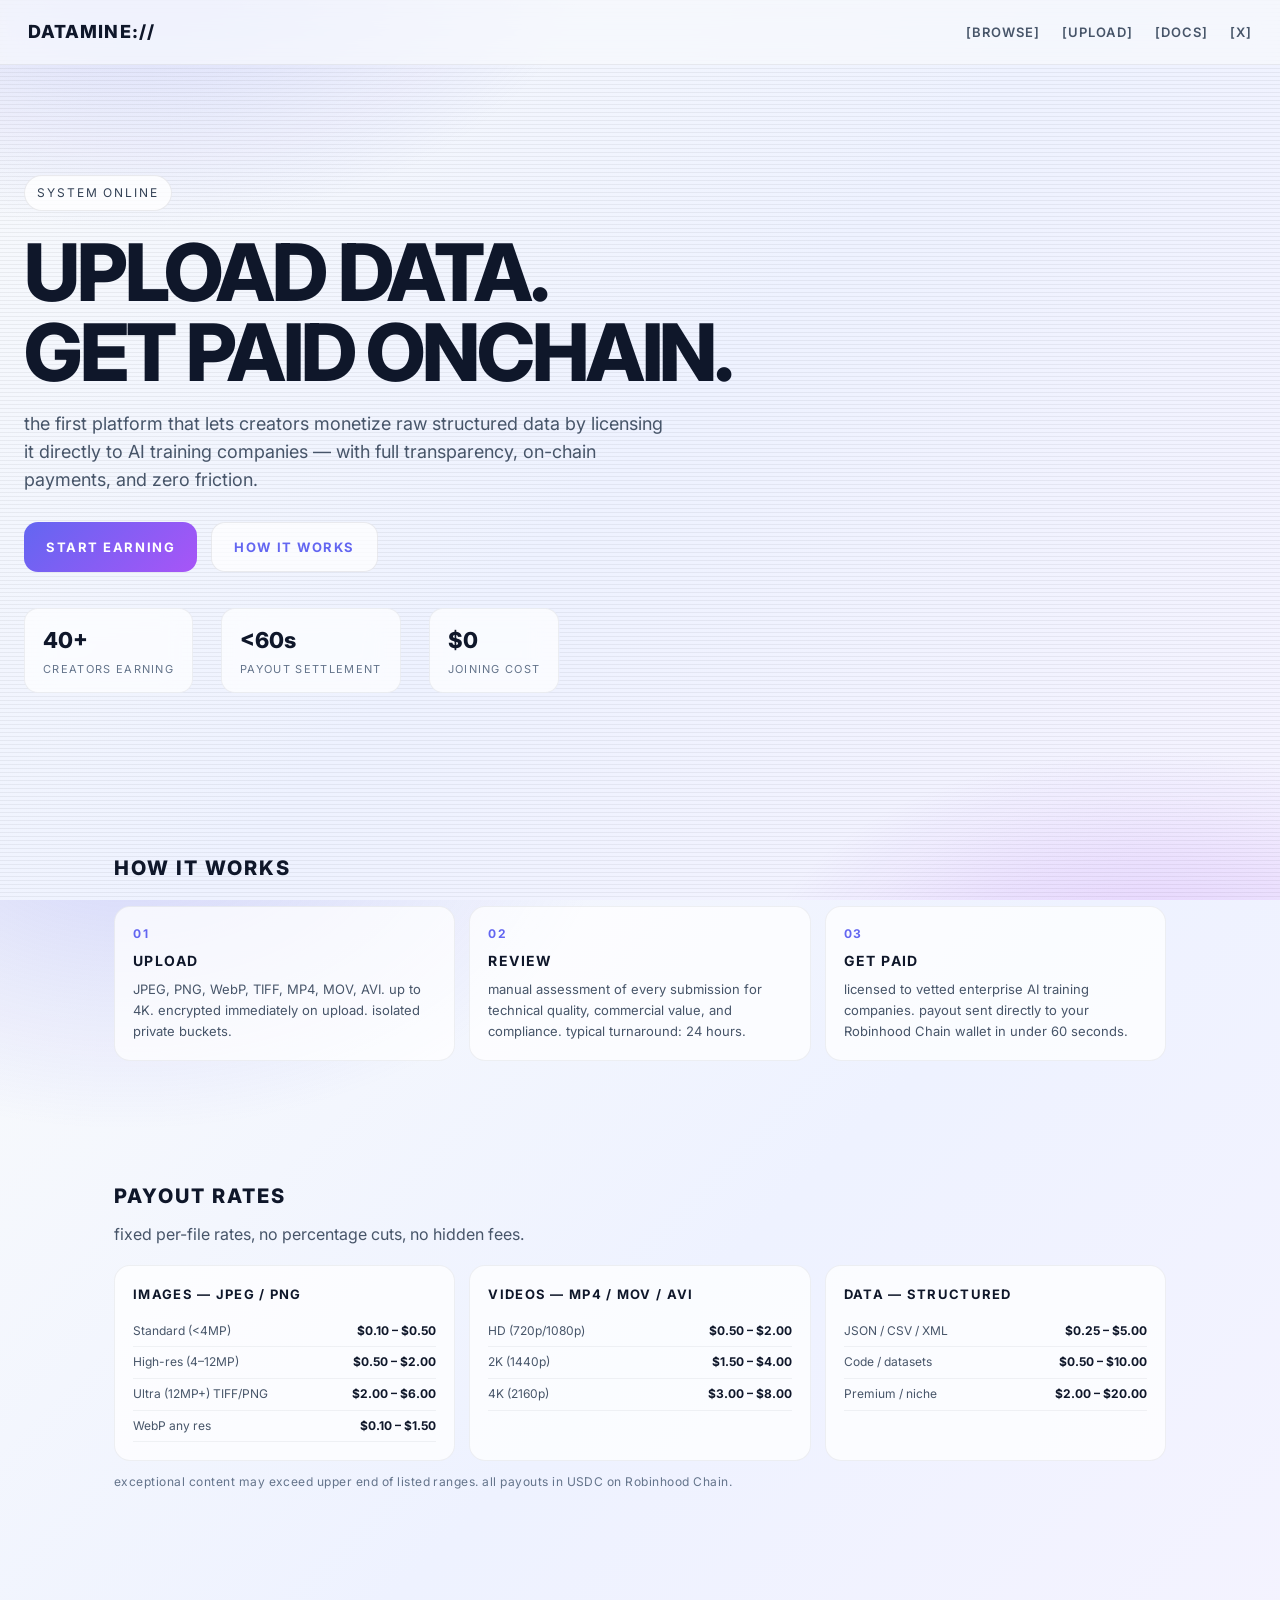
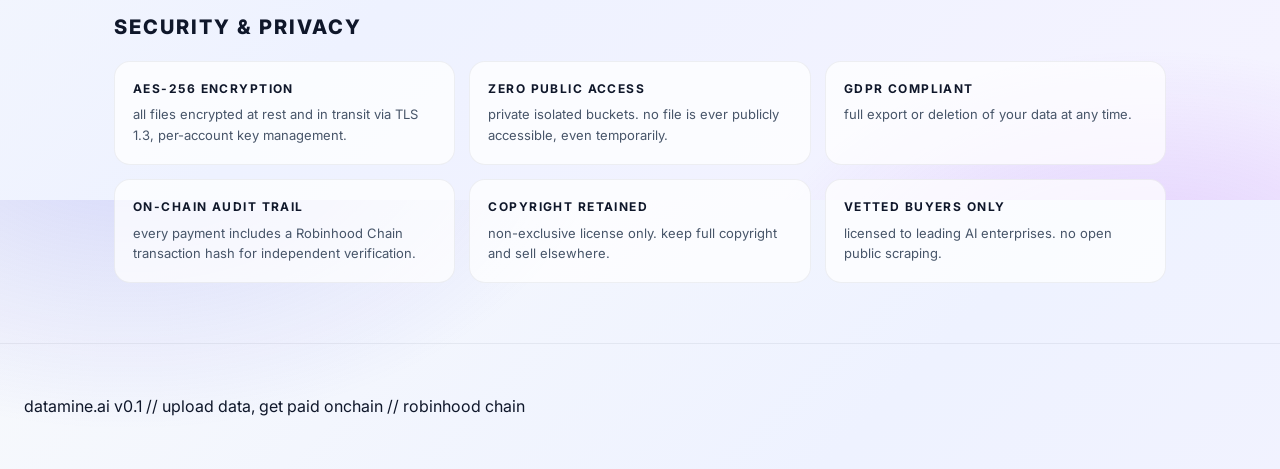
==== index.html @ 7ef9bf36 "init: datamine.ai — upl0ad-style data marketplace on robinhood chain" ====
<!DOCTYPE html>
<html lang="en">
<head>
<meta charset="UTF-8">
<meta name="viewport" content="width=device-width, initial-scale=1.0">
<link rel="canonical" href="https://www.datamine.ai/">
<link rel="icon" href="/static/favicon.png">
<meta property="og:title" content="datamine.ai — upload data, get paid onchain">
<meta property="og:description" content="monetize raw data by licensing to AI companies. transparent, onchain, secure.">
<meta property="og:image" content="/static/og-image.png">
<meta property="og:url" content="https://www.datamine.ai/">
<meta name="twitter:card" content="summary_large_image">
<meta name="twitter:title" content="datamine.ai — upload data, get paid onchain">
<meta name="twitter:description" content="monetize raw data by licensing to AI companies. transparent, onchain, secure.">
<meta name="twitter:image" content="/static/og-image.png">
<title>datamine.ai — upload data, get paid onchain</title>
<link rel="stylesheet" href="/static/style.css">
</head>
<body>
<div class="scanlines"></div>
<div class="container">
  <nav class="nav">
    <div class="brand">datamine://</div>
    <div class="links">
      <a href="/">[browse]</a>
      <a href="/upload">[upload]</a>
      <a href="/docs">[docs]</a>
      <a href="https://x.com/datamine_ai" target="_blank" rel="noopener">[x]</a>
    </div>
  </nav>
  <header class="hero">
    <div class="badge">SYSTEM ONLINE</div>
    <h1>UPLOAD DATA.<br>GET PAID ONCHAIN.</h1>
    <p class="sub">the first platform that lets creators monetize raw structured data by licensing it directly to AI training companies — with full transparency, on-chain payments, and zero friction.</p>
    <div class="cta-row">
      <a class="btn primary" href="/upload">START EARNING</a>
      <a class="btn ghost" href="#how">HOW IT WORKS</a>
    </div>
    <div class="stats">
      <div class="stat"><div class="stat-num">40+</div><div class="stat-label">CREATORS EARNING</div></div>
      <div class="stat"><div class="stat-num">&lt;60s</div><div class="stat-label">PAYOUT SETTLEMENT</div></div>
      <div class="stat"><div class="stat-num">$0</div><div class="stat-label">JOINING COST</div></div>
    </div>
  </header>

  <section id="how" class="section-inner">
    <h2 class="section-title">HOW IT WORKS</h2>
    <div class="steps">
      <div class="step">
        <div class="step-num">01</div>
        <h3>UPLOAD</h3>
        <p>JPEG, PNG, WebP, TIFF, MP4, MOV, AVI. up to 4K. encrypted immediately on upload. isolated private buckets.</p>
      </div>
      <div class="step">
        <div class="step-num">02</div>
        <h3>REVIEW</h3>
        <p>manual assessment of every submission for technical quality, commercial value, and compliance. typical turnaround: 24 hours.</p>
      </div>
      <div class="step">
        <div class="step-num">03</div>
        <h3>GET PAID</h3>
        <p>licensed to vetted enterprise AI training companies. payout sent directly to your Robinhood Chain wallet in under 60 seconds.</p>
      </div>
    </div>
  </section>

  <section id="tiers" class="section-inner">
    <h2 class="section-title">PAYOUT RATES</h2>
    <p class="section-desc">fixed per-file rates, no percentage cuts, no hidden fees.</p>
    <div class="tier-grid">
      <div class="tier-card">
        <h3>IMAGES — JPEG / PNG</h3>
        <div class="tier-row"><span>Standard (&lt;4MP)</span><span class="tier-price">$0.10 – $0.50</span></div>
        <div class="tier-row"><span>High-res (4–12MP)</span><span class="tier-price">$0.50 – $2.00</span></div>
        <div class="tier-row"><span>Ultra (12MP+) TIFF/PNG</span><span class="tier-price">$2.00 – $6.00</span></div>
        <div class="tier-row"><span>WebP any res</span><span class="tier-price">$0.10 – $1.50</span></div>
      </div>
      <div class="tier-card">
        <h3>VIDEOS — MP4 / MOV / AVI</h3>
        <div class="tier-row"><span>HD (720p/1080p)</span><span class="tier-price">$0.50 – $2.00</span></div>
        <div class="tier-row"><span>2K (1440p)</span><span class="tier-price">$1.50 – $4.00</span></div>
        <div class="tier-row"><span>4K (2160p)</span><span class="tier-price">$3.00 – $8.00</span></div>
      </div>
      <div class="tier-card">
        <h3>DATA — STRUCTURED</h3>
        <div class="tier-row"><span>JSON / CSV / XML</span><span class="tier-price">$0.25 – $5.00</span></div>
        <div class="tier-row"><span>Code / datasets</span><span class="tier-price">$0.50 – $10.00</span></div>
        <div class="tier-row"><span>Premium / niche</span><span class="tier-price">$2.00 – $20.00</span></div>
      </div>
    </div>
    <p class="section-note">exceptional content may exceed upper end of listed ranges. all payouts in USDC on Robinhood Chain.</p>
  </section>

  <section id="security" class="section-inner">
    <h2 class="section-title">SECURITY & PRIVACY</h2>
    <div class="security-grid">
      <div class="security-item">
        <h4>AES-256 ENCRYPTION</h4>
        <p>all files encrypted at rest and in transit via TLS 1.3, per-account key management.</p>
      </div>
      <div class="security-item">
        <h4>ZERO PUBLIC ACCESS</h4>
        <p>private isolated buckets. no file is ever publicly accessible, even temporarily.</p>
      </div>
      <div class="security-item">
        <h4>GDPR COMPLIANT</h4>
        <p>full export or deletion of your data at any time.</p>
      </div>
      <div class="security-item">
        <h4>ON-CHAIN AUDIT TRAIL</h4>
        <p>every payment includes a Robinhood Chain transaction hash for independent verification.</p>
      </div>
      <div class="security-item">
        <h4>COPYRIGHT RETAINED</h4>
        <p>non-exclusive license only. keep full copyright and sell elsewhere.</p>
      </div>
      <div class="security-item">
        <h4>VETTED BUYERS ONLY</h4>
        <p>licensed to leading AI enterprises. no open public scraping.</p>
      </div>
    </div>
  </section>

  <footer>datamine.ai v0.1 // upload data, get paid onchain // robinhood chain</footer>
</div>
</body>
</html>
---- static/style.css ----
@import url('https://fonts.googleapis.com/css2?family=Inter:wght@400;500;600;700;800&display=swap');
:root{--bg:#f8fafc;--primary:#6366f1;--primary2:#a855f7;--text:#0f172a;--muted:#475569;--dim:#64748b;--success:#16a34a;--card:rgba(255,255,255,0.72)}
*{box-sizing:border-box;margin:0;padding:0}
html,body{height:100%}
body{font-family:'Inter',-apple-system,BlinkMacSystemFont,'Segoe UI',Roboto,sans-serif;background:radial-gradient(1200px 800px at 10% -10%,rgba(99,102,241,0.25),transparent 40%),radial-gradient(1000px 600px at 90% 110%,rgba(168,85,247,0.25),transparent 40%),linear-gradient(135deg,#f8fafc,#eef2ff 50%,#f5f3ff);color:var(--text);line-height:1.55}
nav{position:sticky;top:0;z-index:40;border-bottom:1px solid rgba(15,23,42,0.06);backdrop-filter:blur(12px) saturate(140%);background:rgba(248,250,252,0.72);padding:18px 28px;display:flex;align-items:center;justify-content:space-between}
.brand{font-weight:800;font-size:18px;letter-spacing:.06em;text-transform:uppercase}
.links{display:flex;gap:22px}
.links a{color:#475569;font-weight:600;font-size:13px;letter-spacing:.08em;text-transform:uppercase;text-decoration:none}
.links a:hover{color:var(--primary)}
.hero{padding:110px 24px 100px}
.badge{width:max-content;padding:8px 12px;border-radius:9999px;border:1px solid rgba(15,23,42,0.08);background:rgba(255,255,255,0.8);color:#334155;font-size:12px;letter-spacing:.16em;text-transform:uppercase}
.hero h1{margin-top:22px;font-size:clamp(48px,6.2vw,88px);line-height:1.0;font-weight:800;letter-spacing:-.04em;color:var(--text)}
.sub{margin-top:18px;font-size:18px;max-width:640px;color:var(--muted)}
.cta-row{margin-top:28px;display:flex;gap:14px;flex-wrap:wrap}
.btn{display:inline-flex;align-items:center;gap:8px;padding:14px 22px;font-weight:700;font-size:13px;letter-spacing:.12em;text-transform:uppercase;border-radius:14px;color:#fff;background:linear-gradient(135deg,var(--primary),var(--primary2));border:none;cursor:pointer;text-decoration:none}
.btn.ghost{color:var(--primary);background:rgba(255,255,255,0.75);border:1px solid rgba(15,23,42,0.08)}
.section-inner{max-width:1100px;margin:0 auto;padding:60px 24px}
.section-title{font-size:20px;font-weight:800;letter-spacing:.1em;text-transform:uppercase;color:var(--text);margin-bottom:10px}
.section-desc{color:var(--muted);margin-bottom:18px;margin-top:8px}
.stats{display:flex;gap:28px;margin-top:36px;flex-wrap:wrap}
.stat{padding:14px 18px;border-radius:14px;background:var(--card);border:1px solid rgba(15,23,42,0.06);backdrop-filter:blur(14px) saturate(140%);min-width:110px}
.stat-num{font-size:22px;font-weight:800;color:var(--text)}
.stat-label{font-size:11px;letter-spacing:.12em;text-transform:uppercase;color:var(--dim);margin-top:4px}
.steps{display:grid;grid-template-columns:repeat(3,1fr);gap:14px;margin-top:22px}
.step{padding:18px;border-radius:16px;background:var(--card);border:1px solid rgba(15,23,42,0.06)}
.step-num{font-size:12px;letter-spacing:.14em;color:var(--primary);font-weight:700}
.step h3{margin-top:6px;font-size:14px;letter-spacing:.1em;text-transform:uppercase}
.step p{margin-top:8px;font-size:13px;color:var(--muted);line-height:1.6}
.tier-grid{display:grid;grid-template-columns:repeat(3,1fr);gap:14px;margin-top:18px}
.tier-card{padding:18px;border-radius:16px;background:var(--card);border:1px solid rgba(15,23,42,0.06)}
.tier-card h3{font-size:13px;letter-spacing:.1em;text-transform:uppercase;margin-bottom:12px}
.tier-row{display:flex;justify-content:space-between;font-size:12px;color:var(--muted);padding:6px 0;border-bottom:1px solid rgba(15,23,42,0.05)}
.tier-price{font-weight:700;color:var(--text)}
.section-note{font-size:12px;color:var(--dim);margin-top:12px;letter-spacing:.04em}
.security-grid{display:grid;grid-template-columns:repeat(3,1fr);gap:14px;margin-top:18px}
.security-item{padding:18px;border-radius:16px;background:var(--card);border:1px solid rgba(15,23,42,0.06)}
.security-item h4{font-size:12px;letter-spacing:.12em;margin-bottom:6px}
.security-item p{font-size:13px;color:var(--muted);line-height:1.6}
footer{padding:50px 24px;border-top:1px solid rgba(15,23,42,0.06);display:flex;align-items:center;justify-content:space-between;gap:14px;flex-wrap:wrap}
.term{font-size:12px;color:#94a3b8;letter-spacing:.08em}
textarea,input,select{background:rgba(255,255,255,0.8);color:var(--text);border:1px solid rgba(15,23,42,0.08);padding:12px;border-radius:12px;font-family:inherit;font-size:14px}
input:focus,textarea:focus,select:focus{outline:none;border-color:var(--primary);box-shadow:0 0 0 4px rgba(99,102,241,0.12)}
.form{max-width:760px;display:flex;flex-direction:column;gap:14px}
.result{margin-top:10px;min-height:20px}
.info-box{margin-top:24px;padding:18px;border-radius:16px;background:var(--card);border:1px solid rgba(15,23,42,0.06)}
.info-box h4{font-size:13px;letter-spacing:.1em;text-transform:uppercase;margin-bottom:6px}
.info-box p{font-size:13px;color:var(--muted);line-height:1.6}
.card{border:1px solid rgba(15,23,42,0.06);background:var(--card);padding:18px;border-radius:16px;display:flex;flex-direction:column;gap:8px;box-shadow:0 1px 3px rgba(15,23,42,0.04),0 18px 40px rgba(15,23,42,0.04)}
.card h3{font-size:14px;letter-spacing:.1em;text-transform:uppercase}
.card .meta{font-size:12px;color:var(--dim)}
.card .price{font-size:20px;font-weight:800;color:var(--text)}
.bid{color:var(--success);font-weight:700}
.manifesto-grid{display:grid;gap:16px}
.manifesto-block{border:1px solid rgba(15,23,42,0.06);background:var(--card);padding:18px;border-radius:16px;backdrop-filter:blur(14px) saturate(140%);box-shadow:0 1px 3px rgba(15,23,42,0.04),0 18px 40px rgba(15,23,42,0.04)}
.manifesto-block h3{font-size:13px;letter-spacing:.12em;text-transform:uppercase;color:var(--text);margin-bottom:10px}
.manifesto-block p{font-size:14px;color:#334155;line-height:1.65}
.wide{width:100%;justify-content:center}
.msg{padding:14px 16px;border-radius:12px;border:1px solid rgba(15,23,42,0.08);background:rgba(255,255,255,0.72);color:#334155;font-size:13px}
.scanlines{position:fixed;inset:0;pointer-events:none;background:repeating-linear-gradient(0deg,transparent,transparent 3px,rgba(0,0,0,0.05) 3px,rgba(0,0,0,0.05) 4px);z-index:1}
.container{position:relative;z-index:2;min-height:100vh}
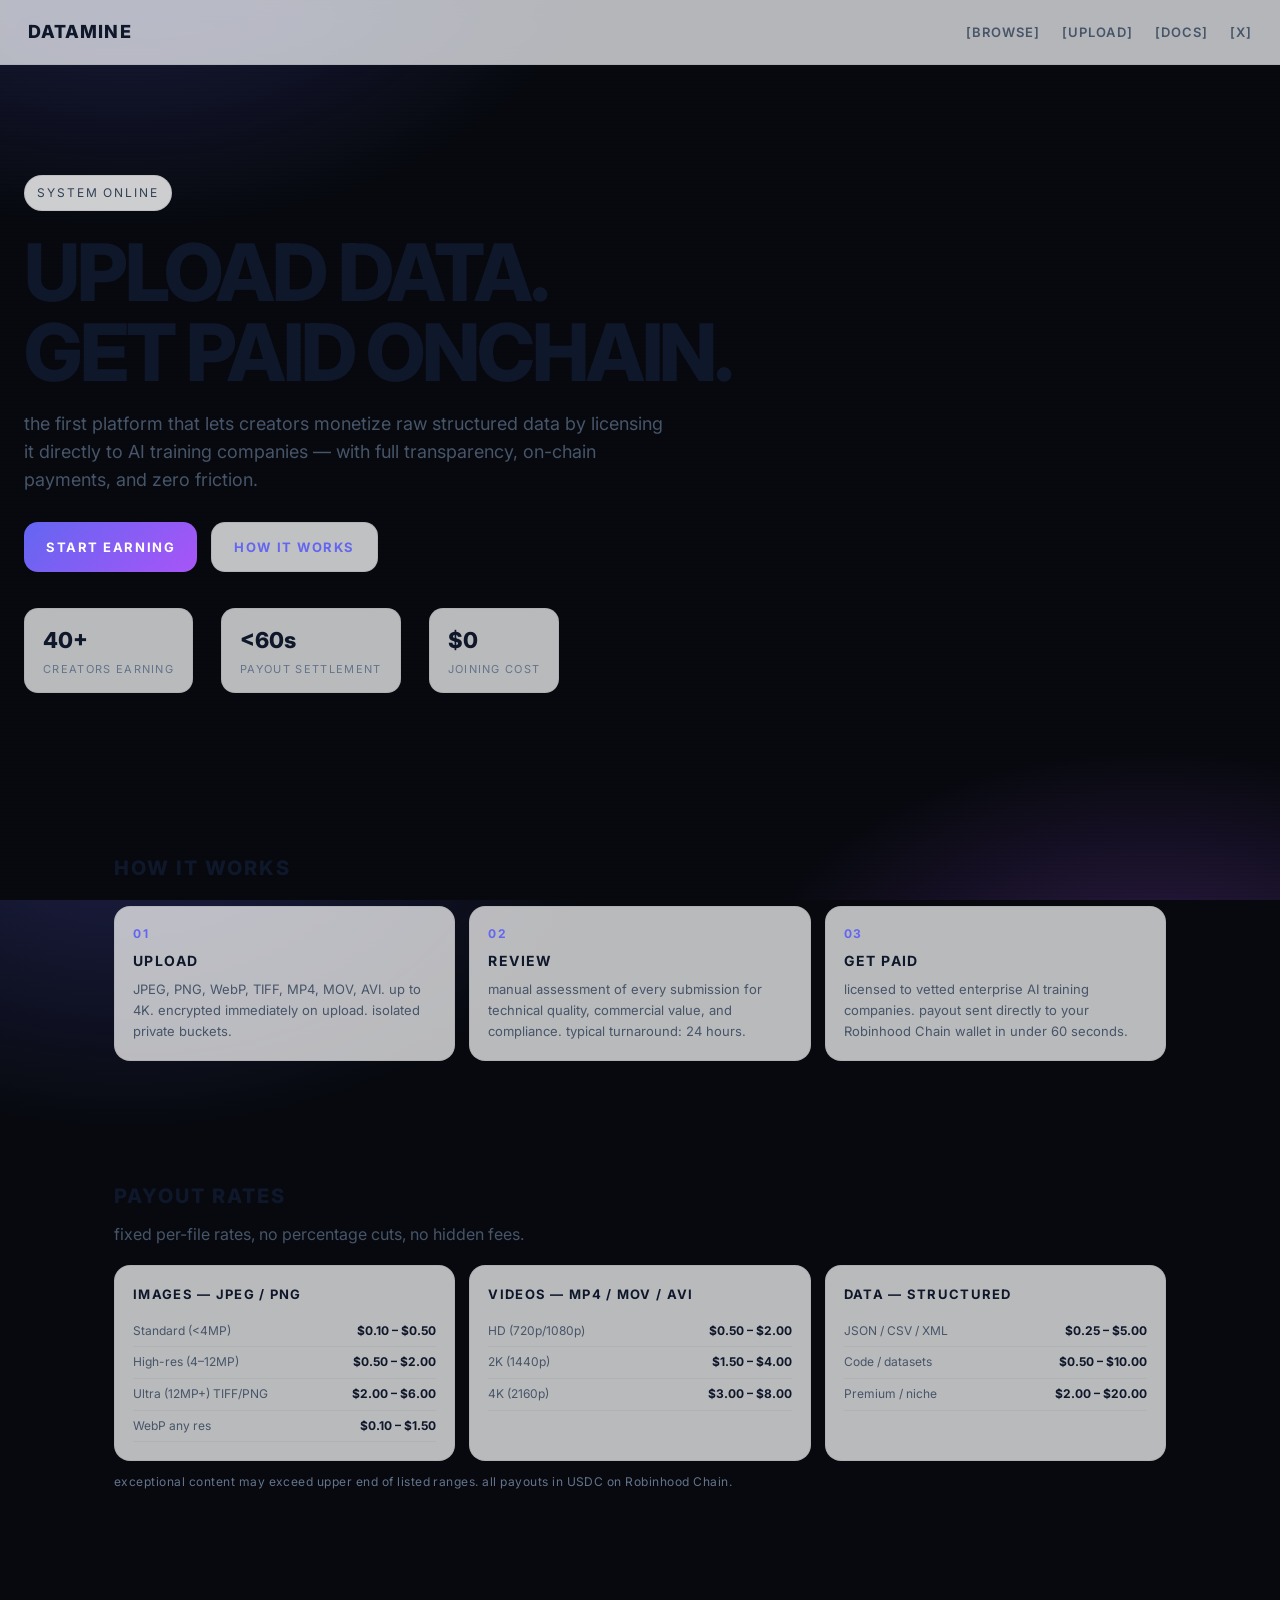
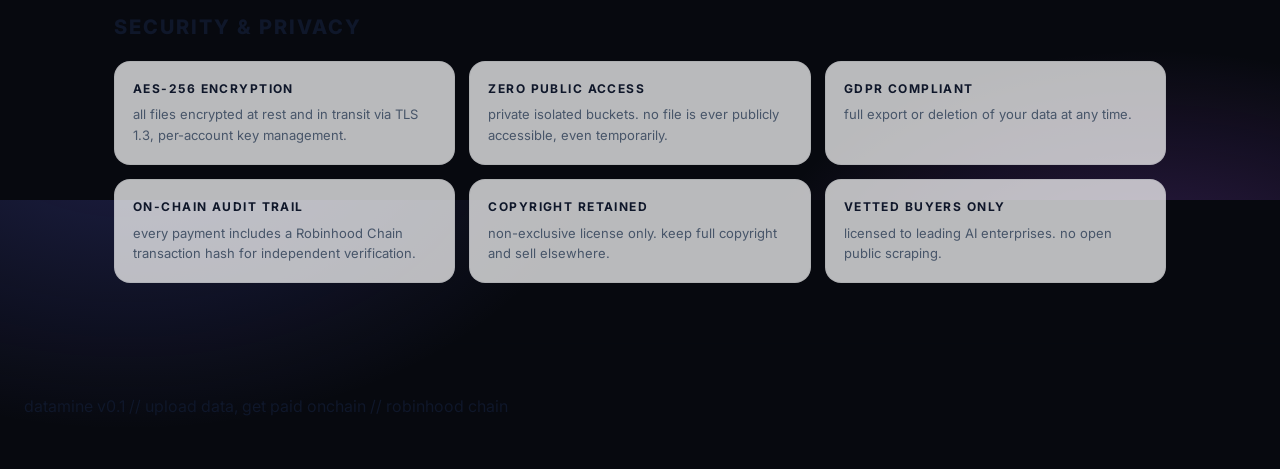
==== commit 9099b314: "rebrand datamine.ai -> datamine" ====
--- a/index.html
+++ b/index.html
@@ -3,24 +3,24 @@
 <head>
 <meta charset="UTF-8">
 <meta name="viewport" content="width=device-width, initial-scale=1.0">
-<link rel="canonical" href="https://www.datamine.ai/">
+<link rel="canonical" href="https://www.datamine/">
 <link rel="icon" href="/static/favicon.png">
-<meta property="og:title" content="datamine.ai — upload data, get paid onchain">
+<meta property="og:title" content="datamine — upload data, get paid onchain">
 <meta property="og:description" content="monetize raw data by licensing to AI companies. transparent, onchain, secure.">
 <meta property="og:image" content="/static/og-image.png">
-<meta property="og:url" content="https://www.datamine.ai/">
+<meta property="og:url" content="https://www.datamine/">
 <meta name="twitter:card" content="summary_large_image">
-<meta name="twitter:title" content="datamine.ai — upload data, get paid onchain">
+<meta name="twitter:title" content="datamine — upload data, get paid onchain">
 <meta name="twitter:description" content="monetize raw data by licensing to AI companies. transparent, onchain, secure.">
 <meta name="twitter:image" content="/static/og-image.png">
-<title>datamine.ai — upload data, get paid onchain</title>
+<title>datamine — upload data, get paid onchain</title>
 <link rel="stylesheet" href="/static/style.css">
 </head>
 <body>
 <div class="scanlines"></div>
 <div class="container">
   <nav class="nav">
-    <div class="brand">datamine://</div>
+    <div class="brand">datamine</div>
     <div class="links">
       <a href="/">[browse]</a>
       <a href="/upload">[upload]</a>
@@ -121,7 +121,7 @@
     </div>
   </section>
 
-  <footer>datamine.ai v0.1 // upload data, get paid onchain // robinhood chain</footer>
+  <footer>datamine v0.1 // upload data, get paid onchain // robinhood chain</footer>
 </div>
 </body>
 </html>
--- a/static/style.css
+++ b/static/style.css
@@ -2,7 +2,8 @@
 :root{--bg:#f8fafc;--primary:#6366f1;--primary2:#a855f7;--text:#0f172a;--muted:#475569;--dim:#64748b;--success:#16a34a;--card:rgba(255,255,255,0.72)}
 *{box-sizing:border-box;margin:0;padding:0}
 html,body{height:100%}
-body{font-family:'Inter',-apple-system,BlinkMacSystemFont,'Segoe UI',Roboto,sans-serif;background:radial-gradient(1200px 800px at 10% -10%,rgba(99,102,241,0.25),transparent 40%),radial-gradient(1000px 600px at 90% 110%,rgba(168,85,247,0.25),transparent 40%),linear-gradient(135deg,#f8fafc,#eef2ff 50%,#f5f3ff);color:var(--text);line-height:1.55}
+body{font-family:'Inter',-apple-system,BlinkMacSystemFont,'Segoe UI',Roboto,sans-serif;background:radial-gradient(1200px 800px at 10% -10%,rgba(99,102,241,0.25),transparent 40%),radial-gradient(1000px 600px at 90% 110%,rgba(168,85,247,0.25),transparent 40%),#07090f;color:var(--text);line-height:1.55;animation:darkBlink 2.8s ease-in-out infinite}
+@keyframes darkBlink{0%,100%{background-color:#07090f}50%{background-color:#0b0f18}}
 nav{position:sticky;top:0;z-index:40;border-bottom:1px solid rgba(15,23,42,0.06);backdrop-filter:blur(12px) saturate(140%);background:rgba(248,250,252,0.72);padding:18px 28px;display:flex;align-items:center;justify-content:space-between}
 .brand{font-weight:800;font-size:18px;letter-spacing:.06em;text-transform:uppercase}
 .links{display:flex;gap:22px}
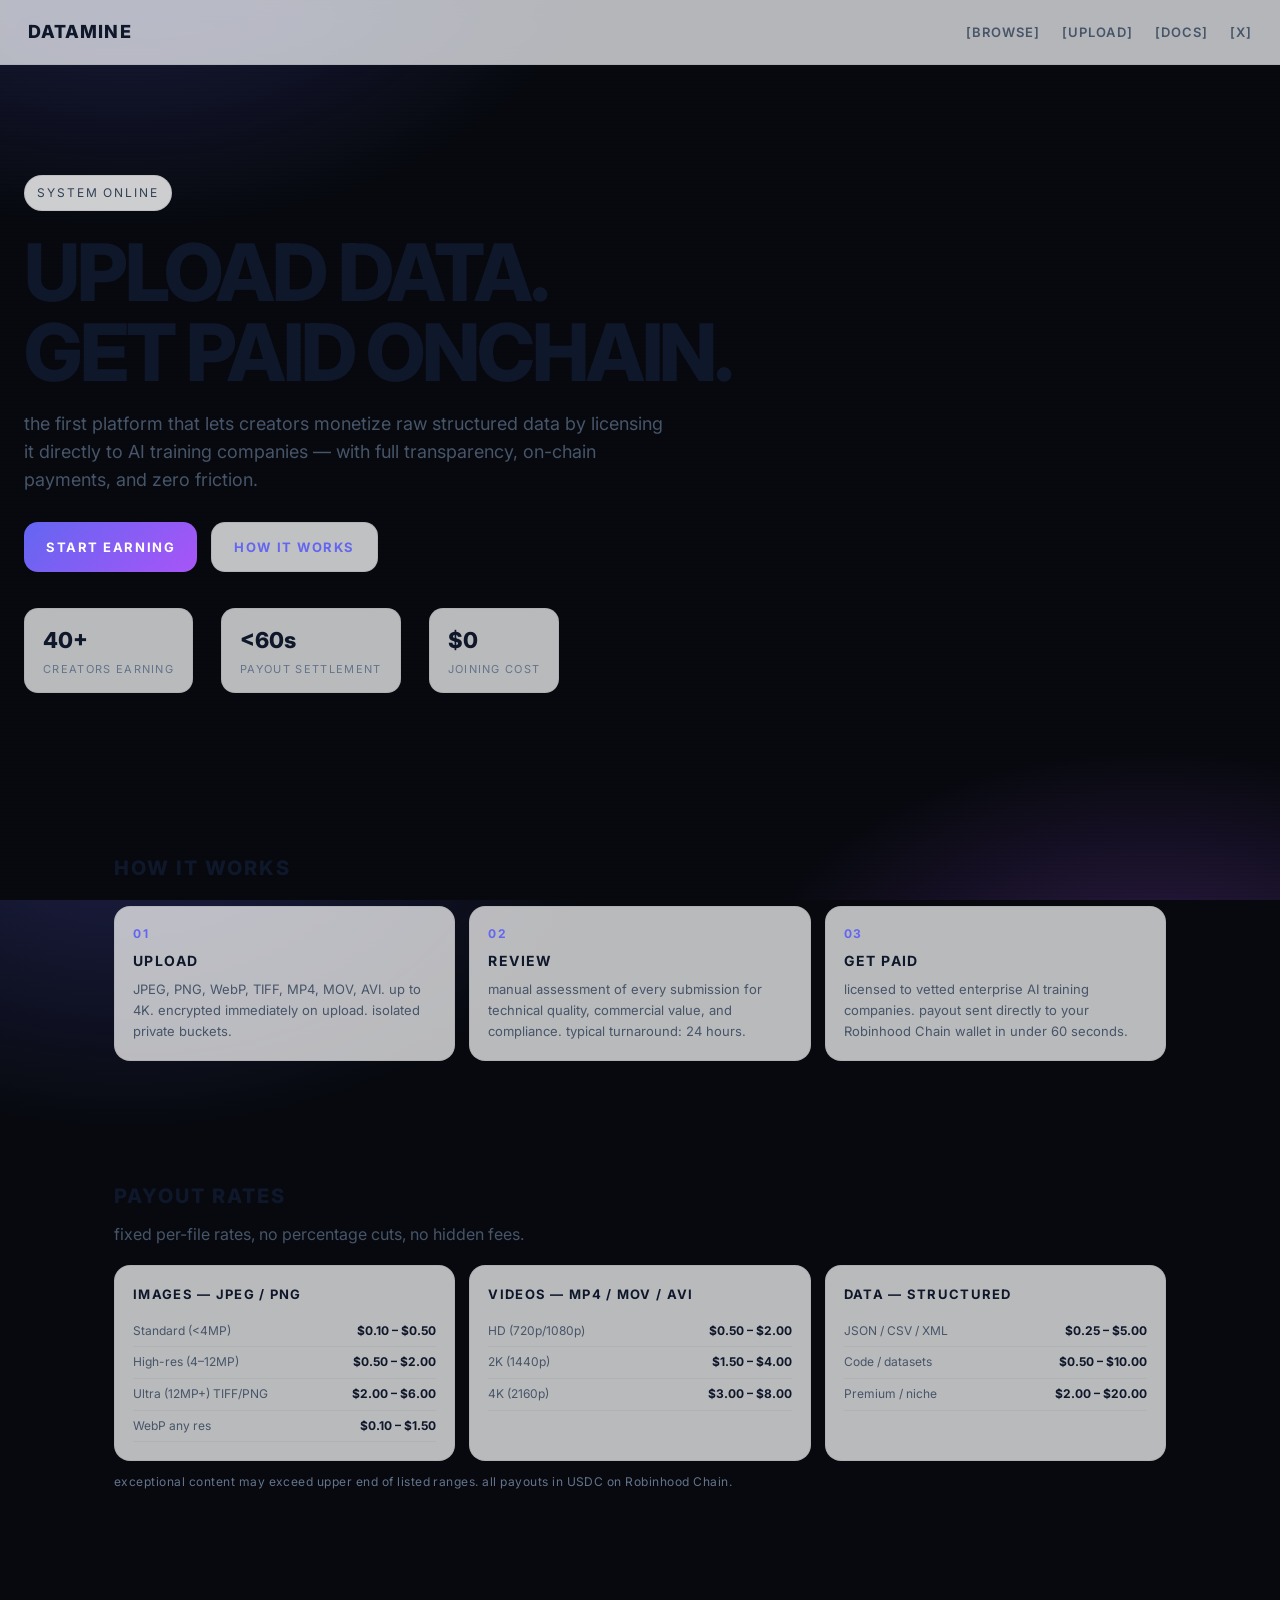
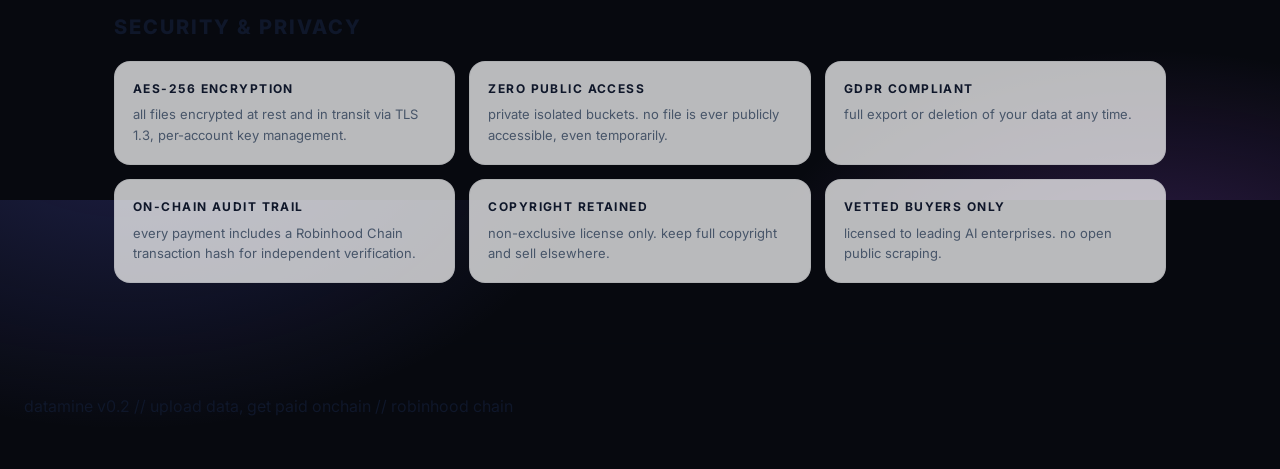
==== commit 20a05f92: "fix: update canonical/og urls to datamine.ai, fix brand name" ====
--- a/index.html
+++ b/index.html
@@ -3,16 +3,16 @@
 <head>
 <meta charset="UTF-8">
 <meta name="viewport" content="width=device-width, initial-scale=1.0">
-<link rel="canonical" href="https://www.datamine/">
+<link rel="canonical" href="https://www.datamine.ai/">
 <link rel="icon" href="/static/favicon.png">
 <meta property="og:title" content="datamine — upload data, get paid onchain">
 <meta property="og:description" content="monetize raw data by licensing to AI companies. transparent, onchain, secure.">
-<meta property="og:image" content="/static/og-image.png">
-<meta property="og:url" content="https://www.datamine/">
+<meta property="og:image" content="https://www.datamine.ai/static/og-image.png">
+<meta property="og:url" content="https://www.datamine.ai/">
 <meta name="twitter:card" content="summary_large_image">
 <meta name="twitter:title" content="datamine — upload data, get paid onchain">
 <meta name="twitter:description" content="monetize raw data by licensing to AI companies. transparent, onchain, secure.">
-<meta name="twitter:image" content="/static/og-image.png">
+<meta name="twitter:image" content="https://www.datamine.ai/static/og-image.png">
 <title>datamine — upload data, get paid onchain</title>
 <link rel="stylesheet" href="/static/style.css">
 </head>
@@ -121,7 +121,7 @@
     </div>
   </section>
 
-  <footer>datamine v0.1 // upload data, get paid onchain // robinhood chain</footer>
+  <footer>datamine v0.2 // upload data, get paid onchain // robinhood chain</footer>
 </div>
 </body>
 </html>
